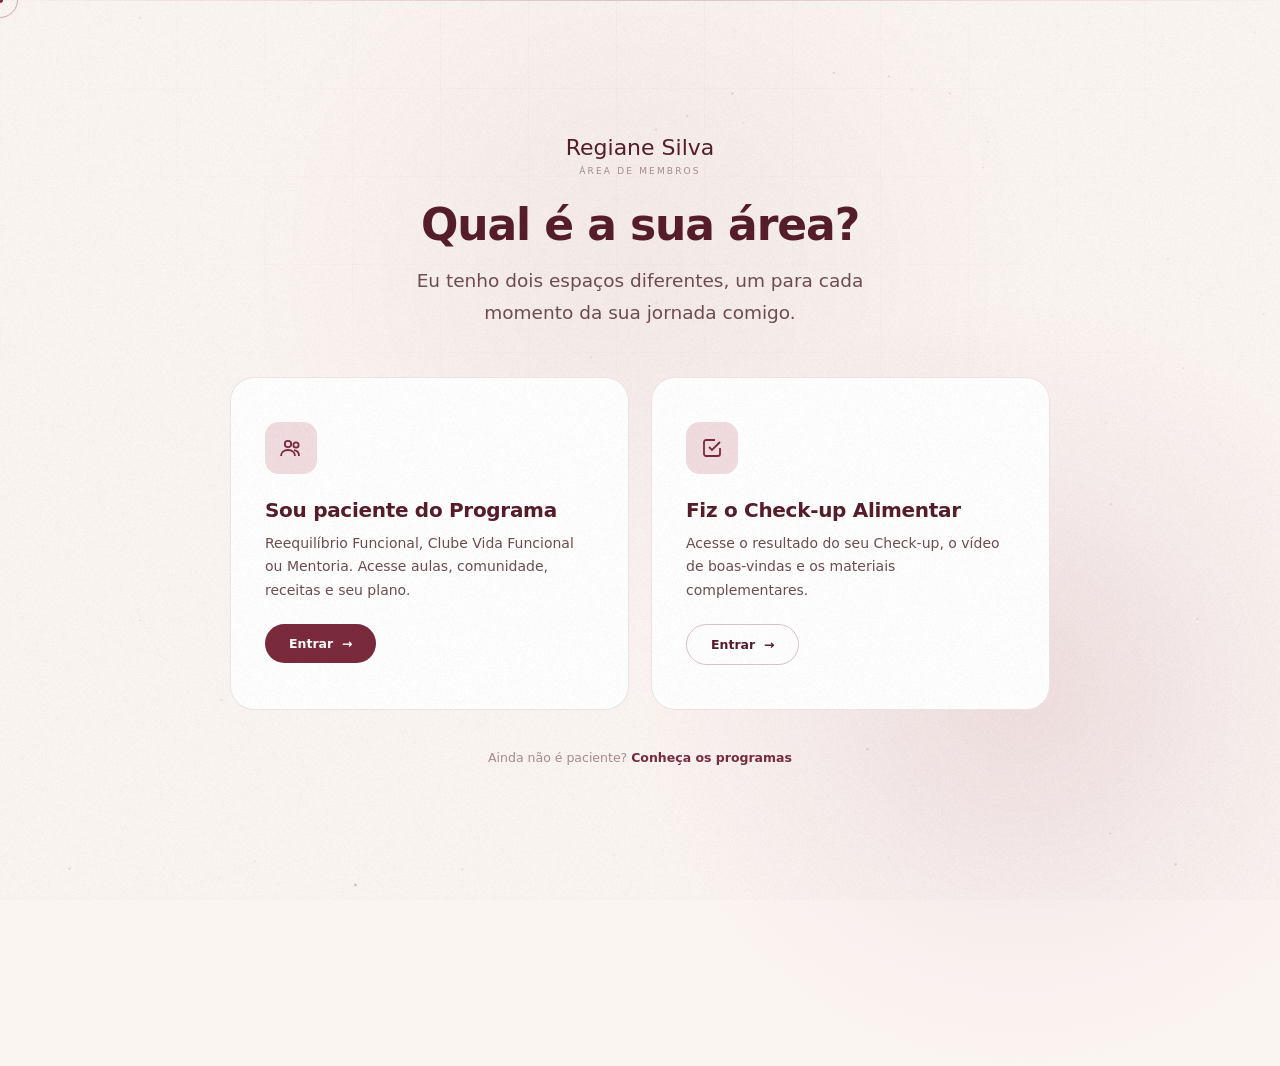
==== membros/index.html @ 2e2ae272 "Site institucional e area de membros" ====
<!DOCTYPE html>
<html lang="pt-BR">
<head>
<meta charset="UTF-8" />
<meta name="viewport" content="width=device-width, initial-scale=1.0" />
<title>Área de Membros | Regiane Silva</title>
<link rel="stylesheet" href="../assets/css/style.css" />
</head>
<body>

<canvas id="bg-canvas"></canvas>
<canvas id="grain-canvas"></canvas>
<div class="grid-bg"></div>
<div class="scan-line"></div>
<div class="c-dot" id="cdot"></div>
<div class="c-ring" id="cring"></div>

<div id="loader">
  <div class="loader-mark">Regiane Silva</div>
  <div class="loader-bar-wrap"><div class="loader-bar" id="loader-bar"></div></div>
</div>

<div class="auth-shell" style="align-items:center;">
  <div class="hero-glow" style="top:34%;"></div>
  <div style="position:relative;z-index:2;text-align:center;max-width:820px;width:100%;">
    <div class="auth-logo reveal in" style="margin-bottom:8px;">
      <div class="lg-name">Regiane Silva</div>
      <span class="lg-sub">Área de Membros</span>
    </div>
    <h1 class="h2 reveal in" style="margin:24px 0 14px;">Qual é a sua área?</h1>
    <p class="lead reveal in" style="max-width:480px;margin:0 auto 48px;">Eu tenho dois espaços diferentes, um para cada momento da sua jornada comigo.</p>

    <div class="portal-grid">
      <a href="programa/login.html" class="portal-card reveal in">
        <div class="portal-icon"><svg width="24" height="24" viewBox="0 0 24 24" fill="none" stroke="currentColor" stroke-width="1.8"><circle cx="9" cy="8" r="3.2"/><path d="M2 20c0-3.5 3-6 7-6s7 2.5 7 6"/><circle cx="17" cy="9" r="2.6"/><path d="M15 14.2c2.8.4 5 2.4 5 5.8"/></svg></div>
        <h3 class="h3">Sou paciente do Programa</h3>
        <p>Reequilíbrio Funcional, Clube Vida Funcional ou Mentoria. Acesse aulas, comunidade, receitas e seu plano.</p>
        <div class="btn btn-primary btn-sm">Entrar &nbsp;→</div>
      </a>
      <a href="checkup/login.html" class="portal-card reveal in d1">
        <div class="portal-icon"><svg width="24" height="24" viewBox="0 0 24 24" fill="none" stroke="currentColor" stroke-width="1.8"><path d="M9 11l3 3 8-8"/><path d="M20 12v6a2 2 0 01-2 2H6a2 2 0 01-2-2V6a2 2 0 012-2h9"/></svg></div>
        <h3 class="h3">Fiz o Check-up Alimentar</h3>
        <p>Acesse o resultado do seu Check-up, o vídeo de boas-vindas e os materiais complementares.</p>
        <div class="btn btn-outline btn-sm">Entrar &nbsp;→</div>
      </a>
    </div>

    <p class="auth-foot" style="margin-top:40px;">Ainda não é paciente? <a href="../index.html#produtos">Conheça os programas</a></p>
  </div>
</div>

<script src="../assets/js/main.js"></script>
</body>
</html>
---- assets/css/style.css ----
/* ============================================================
   REGIANE SILVA — Nutrição Funcional
   Design system: minimalista, fundo claro, paleta rosé→marsala
   ============================================================ */

*, *::before, *::after { margin:0; padding:0; box-sizing:border-box; }

:root{
  /* base — claro, quente */
  --bg:            #FBF5F2;
  --bg-soft:       #F6E9E6;
  --surface:       #FFFFFF;
  --surface-tint:  #FDF4F1;

  /* rosé → marsala */
  --marsala:       #7A2A3B;
  --marsala-deep:  #551D29;
  --marsala-ink:   #3B2024;
  --rose:          #C6899A;
  --rose-soft:     #E8C9CE;
  --rose-mist:     #F1DCDF;
  --gold:          #B08D5C;

  /* texto */
  --ink:           #3B2024;
  --ink-soft:      #6E4C51;
  --muted:         #A98A8D;
  --hairline:      rgba(122,42,59,.12);
  --hairline-soft: rgba(122,42,59,.07);

  --nav-h: 84px;
  --sans: 'Inter','Segoe UI',system-ui,-apple-system,sans-serif;
  --serif: var(--sans);
}

html{ scroll-behavior:smooth; scroll-padding-top:var(--nav-h); }
body{
  font-family:var(--sans);
  background:var(--bg);
  color:var(--ink);
  overflow-x:hidden;
  cursor:none;
}
a{ color:inherit; }
img{ max-width:100%; display:block; }

/* ── custom cursor ── */
.c-dot{ position:fixed; width:6px; height:6px; background:var(--marsala); border-radius:50%; pointer-events:none; z-index:9999; transform:translate(-50%,-50%); }
.c-ring{ position:fixed; width:36px; height:36px; border:1.5px solid rgba(122,42,59,.35); border-radius:50%; pointer-events:none; z-index:9998; transform:translate(-50%,-50%); transition:width .28s,height .28s,border-color .28s,background .28s; }
.c-ring.hov{ width:60px; height:60px; border-color:var(--marsala); background:rgba(122,42,59,.05); }
.c-ring.clk{ width:20px; height:20px; }
@media (hover:none), (pointer:coarse){ .c-dot,.c-ring{ display:none; } body{ cursor:auto; } }

/* ── grain overlay ── */
#grain-canvas{ position:fixed; inset:0; z-index:9997; pointer-events:none; opacity:.025; mix-blend-mode:multiply; }

/* ── petals bg canvas ── */
#bg-canvas{ position:fixed; inset:0; z-index:0; pointer-events:none; }

/* ── spotlight follow ── */
body::after{ content:''; position:fixed; inset:0; pointer-events:none; z-index:1;
  background:radial-gradient(720px circle at var(--smx,50%) var(--smy,30%), rgba(122,42,59,.05), transparent 55%); }

/* ── grid overlay ── */
.grid-bg{ position:fixed; inset:0; z-index:1; pointer-events:none;
  background-image:linear-gradient(rgba(122,42,59,.025) 1px,transparent 1px),linear-gradient(90deg,rgba(122,42,59,.025) 1px,transparent 1px);
  background-size:88px 88px;
  mask-image:radial-gradient(ellipse 100% 100% at 50% 0%,black 0%,transparent 72%); }

/* ── scan line ── */
@keyframes scan{ 0%{top:-2px} 100%{top:100%} }
.scan-line{ position:fixed; left:0; right:0; height:1px; z-index:2; pointer-events:none;
  background:linear-gradient(to right,transparent 0%,rgba(122,42,59,.10) 25%,rgba(122,42,59,.2) 50%,rgba(122,42,59,.1) 75%,transparent 100%);
  animation:scan 13s linear infinite; }

/* ── loader ── */
#loader{ position:fixed; inset:0; background:var(--bg); z-index:99999; display:flex; flex-direction:column; align-items:center; justify-content:center; gap:22px; transition:opacity .6s ease; }
#loader.out{ opacity:0; pointer-events:none; }
.loader-mark{ font-family:var(--serif); font-size:15px; font-weight:600; letter-spacing:.32em; text-transform:uppercase; color:var(--marsala); }
.loader-bar-wrap{ width:170px; height:1px; background:var(--hairline); border-radius:2px; overflow:hidden; }
.loader-bar{ height:100%; width:0%; background:var(--marsala); transition:width .05s linear; }

/* ── nav ── */
nav{ position:fixed; top:0; width:100%; height:var(--nav-h); z-index:100; display:flex; align-items:center; justify-content:center;
  backdrop-filter:blur(16px); -webkit-backdrop-filter:blur(16px);
  background:rgba(251,245,242,.82); border-bottom:1px solid var(--hairline-soft); transition:border-color .3s; }
.nav-inner{ width:100%; max-width:1180px; padding:0 48px; display:flex; justify-content:space-between; align-items:center; }
.nav-logo{ display:flex; flex-direction:column; text-decoration:none; line-height:1; }
.nav-logo .lg-name{ font-family:var(--serif); font-size:19px; font-weight:600; color:var(--marsala-deep); letter-spacing:.01em; }
.nav-logo .lg-sub{ font-size:9px; font-weight:600; letter-spacing:.22em; text-transform:uppercase; color:var(--muted); margin-top:4px; }
.nav-links{ display:flex; gap:30px; list-style:none; align-items:center; }
.nav-links a{ color:var(--ink-soft); text-decoration:none; font-size:12.5px; font-weight:600; letter-spacing:.03em; transition:color .25s; }
.nav-links a:hover{ color:var(--marsala); }
.nav-cta{ color:#fff !important; background:var(--marsala) !important; padding:10px 20px !important; border-radius:100px !important; font-weight:700 !important; letter-spacing:.02em !important; }
.nav-cta:hover{ background:var(--marsala-deep) !important; }
.nav-toggle{ display:none; flex-direction:column; gap:5px; background:none; border:none; cursor:none; padding:6px; }
.nav-toggle span{ width:22px; height:1.5px; background:var(--marsala-deep); display:block; }

/* ── layout ── */
section{ position:relative; z-index:2; }
.container{ max-width:1180px; margin:0 auto; padding:130px 48px; }
.container-sm{ max-width:740px; margin:0 auto; padding:130px 48px; }
.container-center{ max-width:900px; margin:0 auto; padding:130px 48px; text-align:center; }

.sec-divider{ display:flex; align-items:center; gap:14px; margin-bottom:56px; }
.sec-divider .num{ font-size:9px; font-weight:700; letter-spacing:.22em; color:rgba(122,42,59,.28); white-space:nowrap; }
.sec-divider .line{ flex:1; height:1px; background:linear-gradient(to right,var(--hairline),transparent); }

.sec-tag{ display:inline-flex; align-items:center; gap:10px; margin-bottom:22px;
  font-size:9.5px; font-weight:700; letter-spacing:.26em; text-transform:uppercase; color:var(--rose); }
.sec-tag::before{ content:''; width:26px; height:1px; background:var(--rose); }

/* ── typography ── */
.h1{ font-family:var(--sans); font-size:clamp(34px,5.4vw,64px); font-weight:700; line-height:1.05; letter-spacing:-.03em; color:var(--marsala-deep); }
.h2{ font-family:var(--sans); font-size:clamp(26px,3.6vw,44px); font-weight:700; line-height:1.14; letter-spacing:-.025em; color:var(--marsala-deep); }
.h3{ font-family:var(--sans); font-size:20px; font-weight:700; letter-spacing:-.015em; color:var(--marsala-deep); }
.lead{ font-size:clamp(15px,1.6vw,18.5px); font-weight:400; line-height:1.75; color:var(--ink-soft); }
.eyebrow{ font-size:9.5px; font-weight:700; letter-spacing:.27em; text-transform:uppercase; color:var(--rose); }

/* ── buttons ── */
.btn{ display:inline-flex; align-items:center; gap:10px; font-family:var(--sans); font-size:14px; font-weight:700; padding:18px 38px; border-radius:100px; text-decoration:none; border:none; position:relative; overflow:hidden; transition:transform .3s,box-shadow .3s; cursor:none; }
.btn::before{ content:''; position:absolute; inset:0; background:linear-gradient(90deg,transparent,rgba(255,255,255,.35),transparent); transform:translateX(-100%); transition:transform .55s; }
.btn:hover::before{ transform:translateX(100%); }
.btn-primary{ background:var(--marsala); color:#fff; }
.btn-primary:hover{ transform:translateY(-4px); box-shadow:0 16px 40px rgba(122,42,59,.28); }
.btn-outline{ background:transparent; color:var(--marsala-deep); border:1px solid rgba(122,42,59,.28); }
.btn-outline:hover{ border-color:var(--marsala); background:rgba(122,42,59,.05); transform:translateY(-3px); }
.btn-sm{ padding:12px 24px; font-size:12.5px; }

/* ── keyframes ── */
@keyframes spin-slow{ to{ transform:rotate(360deg); } }
@keyframes spin-reverse{ to{ transform:rotate(-360deg); } }
@keyframes draw-path{ to{ stroke-dashoffset:0; } }
@keyframes pulse-node{ 0%,100%{ transform:scale(1); opacity:1; } 50%{ transform:scale(1.3); opacity:.7; } }
@keyframes dash-flow{ to{ stroke-dashoffset:-20; } }
@keyframes bounce-y{ 0%,100%{ transform:translateX(-50%) translateY(0); } 50%{ transform:translateX(-50%) translateY(8px); } }
@keyframes glow-pulse{ 0%,100%{ opacity:.7; transform:translate(-50%,-58%) scale(1); } 50%{ opacity:1; transform:translate(-50%,-58%) scale(1.08); } }
@keyframes breathe{ 0%,100%{ transform:scale(1); } 50%{ transform:scale(1.04); } }

/* ── reveal ── */
.reveal{ opacity:0; transform:translateY(30px); filter:blur(6px); transition:opacity .9s ease,transform .9s ease,filter .9s ease; }
.reveal.in{ opacity:1; transform:none; filter:none; }
.slide-l{ opacity:0; transform:translateX(-34px); transition:opacity .85s ease,transform .85s ease; }
.slide-l.in{ opacity:1; transform:none; }
.slide-r{ opacity:0; transform:translateX(34px); transition:opacity .85s ease,transform .85s ease; }
.slide-r.in{ opacity:1; transform:none; }
.d1{ transition-delay:.10s } .d2{ transition-delay:.20s } .d3{ transition-delay:.30s }
.d4{ transition-delay:.40s } .d5{ transition-delay:.50s } .d6{ transition-delay:.60s }

/* ── ripple ── */
.ripple-fx{ position:fixed; border-radius:50%; pointer-events:none; z-index:9996; }

/* ============================================================
   HERO
   ============================================================ */
.hero{ min-height:100vh; display:flex; flex-direction:column; align-items:center; justify-content:center; text-align:center; padding:var(--nav-h) 48px 80px; position:relative; overflow:hidden; }

.hero-rings{ position:absolute; inset:0; pointer-events:none; opacity:.14; }
.orbit{ fill:none; stroke:var(--rose); stroke-width:.6; transform-origin:center; }
.orbit-1{ stroke-dasharray:3 12; animation:spin-slow 110s linear infinite; }
.orbit-2{ stroke-dasharray:8 22; animation:spin-reverse 75s linear infinite; }
.orbit-3{ animation:spin-slow 160s linear infinite; }

.hero-glow{ position:absolute; width:760px; height:760px; border-radius:50%; top:46%; left:50%; pointer-events:none;
  background:radial-gradient(circle, rgba(198,137,154,.22) 0%, rgba(232,201,206,.14) 45%, transparent 72%);
  animation:glow-pulse 7s ease-in-out infinite; }

.hero-eyebrow{ font-size:9.5px; font-weight:700; letter-spacing:.3em; text-transform:uppercase; color:var(--rose); margin-bottom:30px;
  display:flex; align-items:center; justify-content:center; gap:14px; }
.hero-eyebrow::before,.hero-eyebrow::after{ content:''; width:40px; height:1px; background:rgba(122,42,59,.25); }

.hero .h1{ max-width:900px; margin:0 auto 28px; }
.hero .h1 em{ font-style:normal; display:block; color:var(--marsala);
  background:linear-gradient(135deg,#7A2A3B 30%,#C6899A 100%);
  -webkit-background-clip:text; background-clip:text; -webkit-text-fill-color:transparent; }
.hero .lead{ max-width:600px; margin:0 auto 46px; }

.hero-actions{ display:flex; gap:16px; flex-wrap:wrap; justify-content:center; }

.scroll-hint{ position:absolute; bottom:38px; left:50%; transform:translateX(-50%); display:flex; flex-direction:column; align-items:center; gap:8px; opacity:.45; animation:bounce-y 2.8s ease infinite; }
.scroll-hint span{ font-size:9px; font-weight:700; letter-spacing:.24em; text-transform:uppercase; color:var(--marsala); }

/* ============================================================
   PILLS / TRIED GRID
   ============================================================ */
.tried-grid{ display:grid; grid-template-columns:repeat(2,1fr); gap:12px; margin:40px 0; }
.tried-pill{ position:relative; padding:18px 22px; border:1px solid var(--hairline); border-radius:12px;
  background:var(--surface); font-size:15px; font-weight:500; color:var(--ink-soft);
  display:flex; align-items:center; gap:10px; transition:all .3s; overflow:hidden; }
.tried-pill::before{ content:''; width:5px; height:5px; border-radius:50%; background:var(--rose); flex-shrink:0; position:relative; z-index:1; }
.tried-pill .strike{ position:absolute; left:6%; right:6%; top:50%; height:2px; background:linear-gradient(90deg,transparent,var(--marsala) 15%,var(--marsala) 85%,transparent); transform:scaleX(0); transform-origin:left; transition:transform .7s cubic-bezier(.4,0,.2,1) .45s; }
.tried-pill.in .strike{ transform:scaleX(1); }
.tried-pill:hover{ border-color:rgba(122,42,59,.25); background:var(--surface-tint); transform:translateX(4px); }

/* ============================================================
   IDENTIFICAÇÃO (com qual problema você convive)
   ============================================================ */
.id-grid{ display:grid; grid-template-columns:repeat(3,1fr); gap:12px; margin:44px 0 32px; }
.id-pill{ padding:16px 20px; border:1px solid var(--hairline); border-radius:12px;
  background:var(--surface); font-size:14.5px; font-weight:600; color:var(--ink-soft);
  display:flex; align-items:center; gap:10px; transition:all .3s; }
.id-pill .chk{ width:18px; height:18px; border-radius:50%; background:var(--rose-mist); color:var(--marsala); flex-shrink:0; display:flex; align-items:center; justify-content:center; }
.id-pill .chk svg{ width:10px; height:10px; }
.id-pill:hover{ border-color:rgba(122,42,59,.25); background:var(--surface-tint); transform:translateY(-3px); box-shadow:0 10px 26px rgba(122,42,59,.08); }

/* ============================================================
   TIMELINE (mecanismo único simplificado)
   ============================================================ */
@keyframes energy-flow{ 0%{ background-position:0 -200%; } 100%{ background-position:0 200%; } }
@keyframes node-glow{ 0%,100%{ box-shadow:0 0 0 0 rgba(122,42,59,.45); } 50%{ box-shadow:0 0 0 10px rgba(122,42,59,0); } }
.timeline{ position:relative; margin:64px auto; max-width:660px; padding-left:0; }
.timeline::before{ content:''; position:absolute; top:6px; bottom:6px; left:50%; width:3px; transform:translateX(-50%); border-radius:4px;
  background:linear-gradient(var(--hairline),var(--hairline)); }
.timeline::after{ content:''; position:absolute; top:6px; bottom:6px; left:50%; width:3px; transform:translateX(-50%); border-radius:4px;
  background:repeating-linear-gradient(180deg,transparent 0,transparent 30%,var(--rose) 45%,var(--marsala) 55%,transparent 70%,transparent 100%);
  background-size:100% 220px; animation:energy-flow 3.5s linear infinite; opacity:.85; }
.timeline-step{ position:relative; display:grid; grid-template-columns:1fr 60px 1fr; align-items:center; column-gap:0; margin-bottom:36px; z-index:1; }
.timeline-step:last-child{ margin-bottom:0; }
.timeline-card{ max-width:220px; padding:16px 22px; border-radius:18px; background:var(--surface); border:1px solid var(--hairline);
  font-family:var(--sans); font-weight:700; font-size:14.5px; line-height:1.35; color:var(--marsala-deep); transition:all .35s; white-space:normal; }
.timeline-step:nth-child(odd) .timeline-card{ grid-column:1; justify-self:end; text-align:right; }
.timeline-step:nth-child(even) .timeline-card{ grid-column:3; justify-self:start; text-align:left; }
.timeline-step:hover .timeline-card{ border-color:rgba(122,42,59,.3); box-shadow:0 16px 36px rgba(122,42,59,.14); transform:translateY(-3px) scale(1.03); }
.timeline-step .tn{ grid-column:2; justify-self:center; width:30px; height:30px; border-radius:50%; background:var(--marsala); color:#fff; font-size:13px; font-weight:800; display:flex; align-items:center; justify-content:center; flex-shrink:0;
  position:relative; z-index:2; animation:node-glow 2.6s ease-in-out infinite; }
.timeline-step:nth-child(2) .tn{ animation-delay:.4s; } .timeline-step:nth-child(3) .tn{ animation-delay:.8s; }
.timeline-step:nth-child(4) .tn{ animation-delay:1.2s; } .timeline-step:nth-child(5) .tn{ animation-delay:1.6s; } .timeline-step:nth-child(6) .tn{ animation-delay:2s; }

/* ============================================================
   QUOTES (quem chega até mim)
   ============================================================ */
.quotes-grid{ display:grid; grid-template-columns:repeat(2,1fr); gap:14px; margin-top:44px; }
.quote-pill{ padding:22px 26px; border-radius:16px; background:var(--surface); border:1px solid var(--hairline); font-size:15.5px; font-weight:500; color:var(--ink-soft); font-style:italic; transition:all .3s; position:relative; }
.quote-pill::before{ content:'“'; position:absolute; top:6px; left:16px; font-size:34px; font-style:normal; color:var(--rose-soft); font-family:Georgia,serif; line-height:1; }
.quote-pill{ padding-left:44px; }
.quote-pill:hover{ border-color:rgba(122,42,59,.22); background:var(--surface-tint); transform:translateY(-3px); }

/* ============================================================
   DEPOIMENTOS — carrossel do Google
   ============================================================ */
.testi-carousel{ position:relative; max-width:720px; margin:48px auto 0; min-height:260px; }
.testi-slide{ position:absolute; inset:0; padding:38px 40px; border-radius:22px; background:var(--surface); border:1px solid var(--hairline);
  display:flex; flex-direction:column; align-items:center; text-align:center; box-shadow:0 20px 50px rgba(122,42,59,.08);
  opacity:0; transform:translateY(14px) scale(.98); transition:opacity .6s ease, transform .6s ease; pointer-events:none; }
.testi-slide.active{ opacity:1; transform:translateY(0) scale(1); pointer-events:auto; position:relative; }
.testi-google{ display:flex; align-items:center; gap:8px; font-size:11px; font-weight:700; letter-spacing:.12em; text-transform:uppercase; color:var(--muted); margin-bottom:16px; }
.testi-stars{ color:var(--rose); font-size:16px; letter-spacing:3px; margin-bottom:16px; }
.testi-text{ font-size:16px; line-height:1.75; color:var(--ink-soft); font-style:italic; max-width:560px; }
.testi-name{ margin-top:22px; font-size:14px; font-weight:700; color:var(--marsala-deep); }
.testi-src{ font-size:11.5px; color:var(--muted); margin-top:2px; }
.testi-dots{ display:flex; gap:8px; justify-content:center; margin-top:24px; }
.testi-dot{ width:7px; height:7px; border-radius:50%; background:var(--rose-soft); border:none; padding:0; transition:all .3s; cursor:none; }
.testi-dot.active{ background:var(--marsala); width:22px; border-radius:4px; }

/* ============================================================
   JOURNEY / MECHANISM SVG
   ============================================================ */
.journey-wrapper{ width:100%; margin:56px 0 20px; }
.journey-illustration{ width:100%; height:auto; display:block; overflow:visible; }
.path-animated{ stroke-dasharray:2000; stroke-dashoffset:2000; animation:draw-path 3s ease forwards .4s; }
.journey-group{ transition:transform .3s cubic-bezier(.175,.885,.32,1.275); transform-box:fill-box; transform-origin:center; }
.journey-group:hover{ transform:scale(1.16); }
.node-text{ font-family:var(--sans); font-size:12.5px; font-weight:700; fill:var(--ink-soft); pointer-events:none; }

/* ============================================================
   GLASS / SOFT CARDS
   ============================================================ */
.glass-card{ position:relative; padding:40px 32px; border-radius:22px;
  background:var(--surface); border:1px solid var(--hairline);
  overflow:hidden; transition:border-color .4s,box-shadow .4s,transform .12s ease; box-shadow:0 2px 24px rgba(122,42,59,.04); }
.glass-card::before{ content:''; position:absolute; inset:0; border-radius:inherit;
  background:radial-gradient(circle at var(--bx,50%) var(--by,50%), rgba(198,137,154,.16) 0%, transparent 65%);
  opacity:0; transition:opacity .4s; }
.glass-card:hover{ border-color:rgba(122,42,59,.22); box-shadow:0 18px 46px rgba(122,42,59,.1); }
.glass-card:hover::before{ opacity:1; }

.card-num{ font-size:9px; font-weight:700; letter-spacing:.2em; color:var(--rose); margin-bottom:20px; display:block; text-transform:uppercase; }
.card-title{ font-family:var(--serif); font-size:19px; font-weight:600; letter-spacing:-.01em; margin-bottom:10px; color:var(--marsala-deep); }
.card-text{ font-size:14.5px; line-height:1.72; color:var(--ink-soft); }

.identify-grid{ display:grid; grid-template-columns:repeat(3,1fr); gap:16px; margin-top:44px; }

/* ============================================================
   PAIN LIST
   ============================================================ */
.pain-list{ list-style:none; margin-top:48px; display:flex; flex-direction:column; gap:12px; }
.pain-item-outer{ position:relative; overflow:hidden; border-radius:14px; padding:1.5px; }
.pain-item-outer::before{ content:''; position:absolute; top:-100%; left:-100%; width:300%; height:300%;
  background:conic-gradient(transparent, transparent 60%, rgba(122,42,59,.5) 100%);
  animation:spin-slow 4s linear infinite; pointer-events:none; }
.pain-item-inner{ display:flex; align-items:flex-start; gap:14px; padding:20px 24px;
  background:var(--surface); border-radius:13px; border:1px solid var(--hairline-soft);
  font-size:15.5px; font-weight:500; color:var(--ink-soft); line-height:1.5; position:relative; z-index:1; }
.pain-box{ width:16px; height:16px; flex-shrink:0; margin-top:3px; border:1.5px solid var(--rose); border-radius:5px; }

/* ============================================================
   BEFORE / AFTER
   ============================================================ */
.ba-grid{ display:grid; grid-template-columns:1fr 1fr; gap:20px; margin-top:48px; }
.ba-col{ padding:36px 30px; border-radius:20px; border:1px solid var(--hairline); }
.ba-col.before{ background:var(--surface); }
.ba-col.after{ background:linear-gradient(160deg,var(--marsala) 0%,var(--marsala-deep) 100%); }
.ba-col h4{ font-size:10px; font-weight:700; letter-spacing:.2em; text-transform:uppercase; margin-bottom:22px; }
.ba-col.before h4{ color:var(--rose); }
.ba-col.after h4{ color:rgba(255,255,255,.7); }
.ba-item{ font-size:14.5px; line-height:1.6; padding:12px 0; border-bottom:1px solid var(--hairline-soft); }
.ba-col.after .ba-item{ border-bottom-color:rgba(255,255,255,.12); color:#fff; }
.ba-col.before .ba-item{ color:var(--ink-soft); }
.ba-item:last-child{ border-bottom:none; }

/* ============================================================
   PRODUCT LADDER (ESTEIRA)
   ============================================================ */
.ladder-track{ display:flex; gap:20px; margin-top:52px; overflow-x:auto; padding-bottom:24px; scroll-snap-type:x proximity; }
.ladder-track::-webkit-scrollbar{ height:5px; }
.ladder-track::-webkit-scrollbar-thumb{ background:var(--rose-soft); border-radius:4px; }
.ladder-card{ scroll-snap-align:start; flex:0 0 300px; padding:34px 28px; border-radius:22px;
  background:var(--surface); border:1px solid var(--hairline); position:relative; overflow:hidden;
  transition:border-color .35s,box-shadow .35s,transform .3s; display:flex; flex-direction:column; }
.ladder-card:hover{ transform:translateY(-8px); border-color:rgba(122,42,59,.25); box-shadow:0 20px 50px rgba(122,42,59,.12); }
.ladder-step{ width:34px; height:34px; border-radius:50%; background:var(--rose-mist); color:var(--marsala-deep);
  display:flex; align-items:center; justify-content:center; font-family:var(--serif); font-weight:600; font-size:14px; margin-bottom:22px; }
.ladder-card.featured .ladder-step{ background:var(--marsala); color:#fff; }
.ladder-card.featured{ background:linear-gradient(165deg,var(--marsala) 0%,var(--marsala-deep) 100%); border-color:transparent; }
.ladder-card.featured .h3, .ladder-card.featured .ladder-goal{ color:#fff; }
.ladder-card.featured .ladder-desc{ color:rgba(255,255,255,.78); }
.ladder-card.featured .ladder-tag{ color:rgba(255,255,255,.55); }
.ladder-tag{ font-size:9px; font-weight:700; letter-spacing:.18em; text-transform:uppercase; color:var(--rose); margin-bottom:8px; }
.ladder-goal{ font-size:13px; color:var(--ink-soft); line-height:1.5; margin:12px 0 16px; }
.ladder-desc{ font-size:14px; line-height:1.7; color:var(--ink-soft); flex:1; }
.ladder-promise{ font-size:13px; font-style:normal; font-weight:600; color:var(--marsala); margin-top:16px; line-height:1.55; font-family:var(--sans); }

/* ============================================================
   METHOD / MECHANISM STEPS
   ============================================================ */
.method-grid{ display:grid; grid-template-columns:repeat(3,1fr); gap:18px; margin-top:56px; }
.method-card{ position:relative; padding:44px 34px; background:var(--surface); border:1px solid var(--hairline); border-radius:22px; overflow:hidden; transition:border-color .4s,box-shadow .4s,transform .12s ease; display:flex; flex-direction:column; }
.method-card::before{ content:''; position:absolute; inset:0;
  background:radial-gradient(circle at var(--bx,50%) var(--by,50%), rgba(198,137,154,.18) 0%, transparent 65%);
  opacity:0; transition:opacity .4s; }
.method-card:hover{ border-color:rgba(122,42,59,.22); box-shadow:0 18px 46px rgba(122,42,59,.1); }
.method-card:hover::before{ opacity:1; }

.method-visual{ width:100%; height:90px; margin-bottom:26px; display:flex; align-items:center; justify-content:flex-start; overflow:visible; }
.radar-line{ transform-origin:50px 50px; animation:spin-slow 3s linear infinite; }
.loop-circle{ transform-origin:center; animation:pulse-node 3s infinite ease-in-out; }

.method-card .etapa{ font-size:9px; font-weight:700; letter-spacing:.18em; text-transform:uppercase; color:var(--rose); margin-bottom:12px; }
.method-card p{ font-size:14.5px; color:var(--ink-soft); line-height:1.72; margin-top:10px; }

/* ============================================================
   BELIEFS SPLIT
   ============================================================ */
.beliefs-split{ display:grid; grid-template-columns:1fr 1fr; gap:22px; margin-top:48px; }
.belief-col{ position:relative; padding:38px 32px; border-radius:20px; border:1px solid var(--hairline); background:var(--surface); overflow:hidden; transition:border-color .4s,box-shadow .4s,transform .12s ease; }
.belief-col::before{ content:''; position:absolute; inset:0; border-radius:inherit;
  background:radial-gradient(circle at var(--bx,50%) var(--by,50%), rgba(198,137,154,.16) 0%, transparent 65%);
  opacity:0; transition:opacity .4s; }
.belief-col:hover{ border-color:rgba(122,42,59,.22); box-shadow:0 18px 42px rgba(122,42,59,.1); }
.belief-col:hover::before{ opacity:1; }
.belief-col h4{ font-size:10px; font-weight:700; letter-spacing:.2em; text-transform:uppercase; margin-bottom:24px; color:var(--rose); position:relative; }
.belief-list{ list-style:none; display:flex; flex-direction:column; gap:16px; position:relative; }
.belief-list li{ font-size:14.5px; color:var(--ink-soft); line-height:1.5; padding-left:34px; position:relative;
  opacity:0; transform:translateX(-10px); transition:opacity .5s ease,transform .5s ease; }
.belief-col.in .belief-list li{ opacity:1; transform:none; }
.belief-list li:nth-child(1){ transition-delay:.05s } .belief-list li:nth-child(2){ transition-delay:.15s }
.belief-list li:nth-child(3){ transition-delay:.25s } .belief-list li:nth-child(4){ transition-delay:.35s }
.belief-list li:nth-child(5){ transition-delay:.45s } .belief-list li:nth-child(6){ transition-delay:.55s }
.belief-list .badge{ position:absolute; left:0; top:0; width:20px; height:20px; border-radius:50%; display:flex; align-items:center; justify-content:center; }
.belief-list.yes .badge{ background:var(--rose-mist); color:var(--marsala); }
.belief-list.no .badge{ background:var(--bg-soft); color:var(--muted); }
.belief-list .badge svg{ width:11px; height:11px; stroke-dasharray:40; stroke-dashoffset:40; transition:stroke-dashoffset .5s ease .3s; }
.belief-col.in .belief-list .badge svg{ stroke-dashoffset:0; }

/* ============================================================
   ABOUT
   ============================================================ */
.about-wrap{ display:grid; grid-template-columns:1fr 1.2fr; gap:76px; align-items:center; }
.photo-frame{ position:relative; perspective:1200px; }
.photo-frame-glow{ position:absolute; width:120%; height:120%; top:-10%; left:-10%; border-radius:50%; pointer-events:none; z-index:0;
  background:radial-gradient(circle, rgba(198,137,154,.35) 0%, rgba(232,201,206,.16) 45%, transparent 70%);
  animation:glow-pulse 6s ease-in-out infinite; }
.photo-border{ position:relative; padding:2px; border-radius:26px; overflow:hidden; width:100%; max-width:400px; aspect-ratio:4/5; z-index:1;
  transition:transform .25s ease-out; transform-style:preserve-3d; box-shadow:0 30px 70px rgba(122,42,59,.16); }
.photo-border::before{ content:''; position:absolute; top:-50%; left:-50%; width:200%; height:200%;
  background:conic-gradient(transparent,transparent 68%,rgba(122,42,59,.85) 78%,transparent 80%);
  animation:spin-slow 5s linear infinite; }
.photo-border::after{ content:''; position:absolute; inset:2px; background:var(--bg); border-radius:24px; z-index:1; }
.photo-placeholder{ position:relative; z-index:2; width:100%; height:100%; border-radius:24px; display:flex; align-items:center; justify-content:center;
  background:linear-gradient(160deg,var(--rose-mist) 0%,var(--rose-soft) 55%,var(--rose) 100%); }
.photo-placeholder span{ font-family:var(--serif); font-size:15px; color:var(--marsala-deep); letter-spacing:.06em; opacity:.75; text-align:center; padding:0 30px; }
.photo-border img{ position:relative; z-index:2; width:100%; height:100%; object-fit:cover; border-radius:24px; display:block; transition:transform 4s cubic-bezier(.2,0,.2,1); }
.photo-frame:hover .photo-border img{ transform:scale(1.08); }
.photo-coord{ position:absolute; bottom:-24px; right:0; font-size:9px; font-weight:700; letter-spacing:.18em; text-transform:uppercase; color:var(--muted); }

/* ============================================================
   PILLARS
   ============================================================ */
.pillars-grid{ display:grid; grid-template-columns:repeat(5,1fr); gap:14px; margin-top:48px; }
.pillar-chip{ padding:20px 18px; text-align:center; border-radius:16px; border:1px solid var(--hairline); background:var(--surface); font-size:13px; font-weight:600; color:var(--ink-soft); transition:all .3s; }
.pillar-chip:hover{ border-color:rgba(122,42,59,.24); background:var(--surface-tint); transform:translateY(-4px); }
.pillar-chip .pn{ display:block; font-family:var(--serif); font-size:18px; color:var(--rose); margin-bottom:8px; }

/* ============================================================
   FINAL CTA
   ============================================================ */
.cta-wrap{ max-width:900px; margin:0 auto; }
.cta-outer{ position:relative; border-radius:34px; padding:2px; overflow:hidden; background:var(--rose-mist); }
.cta-outer::before{ content:''; position:absolute; top:-100%; left:-100%; width:300%; height:300%;
  background:conic-gradient(transparent 0%,transparent 88%,rgba(122,42,59,.9) 90%,transparent 92%);
  animation:spin-slow 9s linear infinite; }
.cta-inner{ position:relative; z-index:2; background-color:var(--marsala-deep);
  background-image:radial-gradient(circle at 50% -10%,rgba(255,255,255,.1) 0%,transparent 55%), linear-gradient(165deg,var(--marsala) 0%,var(--marsala-deep) 100%);
  border-radius:32px; padding:100px 52px; text-align:center; }
.cta-inner .eyebrow{ color:rgba(255,255,255,.75); }
.cta-inner .h2{ color:#fff; }
.cta-inner .lead{ color:rgba(255,255,255,.8); }
.cta-steps{ display:flex; gap:10px; justify-content:center; flex-wrap:wrap; margin:40px 0 48px; }
.cta-step{ padding:11px 18px; background:rgba(255,255,255,.09); border:1px solid rgba(255,255,255,.16); border-radius:100px;
  font-size:13px; font-weight:500; color:#fff; display:flex; align-items:center; gap:8px; transition:all .3s; }
.cta-step:hover{ background:rgba(255,255,255,.16); transform:translateY(-3px); }
.cta-step-n{ width:20px; height:20px; border-radius:50%; background:rgba(255,255,255,.18); font-size:10px; font-weight:700; color:#fff; display:flex; align-items:center; justify-content:center; flex-shrink:0; }
.cta-inner .btn-primary{ background:#fff; color:var(--marsala-deep); }
.cta-inner .btn-primary:hover{ box-shadow:0 16px 40px rgba(0,0,0,.2); }

/* ============================================================
   LOCALIZAÇÃO / ATENDIMENTO PRESENCIAL
   ============================================================ */
.local-grid{ display:grid; grid-template-columns:1fr 1fr; gap:44px; align-items:center; margin-top:44px; }
.map-frame-wrap{ position:relative; border-radius:22px; padding:2px; overflow:hidden; }
.map-frame-wrap::before{ content:''; position:absolute; inset:0; border-radius:inherit; padding:2px;
  background:linear-gradient(160deg,var(--rose) 0%,var(--marsala) 100%); -webkit-mask:linear-gradient(#fff 0 0) content-box,linear-gradient(#fff 0 0); -webkit-mask-composite:xor; mask-composite:exclude; }
.map-frame{ width:100%; height:380px; border:0; border-radius:20px; display:block; filter:saturate(.55) sepia(.12); }
.local-address{ font-size:15.5px; color:var(--ink-soft); line-height:1.8; margin:18px 0 28px; }
.local-address strong{ color:var(--marsala-deep); }
.local-actions{ display:flex; gap:14px; flex-wrap:wrap; }

/* ── footer ── */
footer{ background:var(--bg); border-top:1px solid var(--hairline-soft); padding:56px 48px 40px; position:relative; z-index:2; }
.footer-inner{ max-width:1180px; margin:0 auto; display:flex; justify-content:space-between; align-items:flex-end; flex-wrap:wrap; gap:24px; }
.footer-brand .lg-name{ font-family:var(--serif); font-size:18px; color:var(--marsala-deep); }
.footer-brand p{ font-size:12px; color:var(--muted); margin-top:8px; max-width:280px; line-height:1.6; }
.footer-links{ display:flex; gap:28px; flex-wrap:wrap; }
.footer-links a{ font-size:12.5px; color:var(--ink-soft); text-decoration:none; transition:color .3s; }
.footer-links a:hover{ color:var(--marsala); }
.footer-bottom{ max-width:1180px; margin:36px auto 0; padding-top:24px; border-top:1px solid var(--hairline-soft); font-size:11.5px; color:var(--muted); text-align:center; }

/* ============================================================
   MEMBER AREA
   ============================================================ */
.auth-shell{ min-height:100vh; display:flex; align-items:center; justify-content:center; padding:40px 24px; position:relative; }
.auth-card{ width:100%; max-width:420px; background:var(--surface); border:1px solid var(--hairline); border-radius:26px; padding:52px 40px; position:relative; z-index:2; box-shadow:0 30px 70px rgba(122,42,59,.12); }
.auth-logo{ text-align:center; margin-bottom:8px; }
.auth-logo .lg-name{ font-family:var(--serif); font-size:22px; color:var(--marsala-deep); }
.auth-logo .lg-sub{ font-size:9px; letter-spacing:.24em; text-transform:uppercase; color:var(--muted); display:block; margin-top:6px; }
.auth-title{ font-family:var(--serif); font-size:26px; color:var(--marsala-deep); text-align:center; margin:28px 0 8px; }
.auth-sub{ font-size:13.5px; color:var(--ink-soft); text-align:center; margin-bottom:34px; }
.field{ margin-bottom:18px; }
.field label{ display:block; font-size:11px; font-weight:700; letter-spacing:.08em; text-transform:uppercase; color:var(--ink-soft); margin-bottom:8px; }
.field input{ width:100%; padding:14px 16px; border-radius:12px; border:1px solid var(--hairline); background:var(--surface-tint); font-size:14.5px; color:var(--ink); font-family:var(--sans); transition:border-color .25s,box-shadow .25s; cursor:auto; }
.field input:focus{ outline:none; border-color:var(--rose); box-shadow:0 0 0 4px rgba(198,137,154,.16); }
.auth-submit{ width:100%; justify-content:center; margin-top:8px; }
.auth-foot{ text-align:center; margin-top:22px; font-size:12.5px; color:var(--muted); }
.auth-foot a{ color:var(--marsala); font-weight:600; text-decoration:none; }
.auth-demo{ margin-top:22px; padding:14px 16px; border-radius:12px; background:var(--rose-mist); font-size:12px; color:var(--marsala-deep); line-height:1.6; text-align:center; }
.auth-error{ background:#F7DEE0; color:#7A2A3B; font-size:12.5px; padding:12px 14px; border-radius:10px; margin-bottom:18px; display:none; }
.auth-error.show{ display:block; }

/* ── member dashboard shell ── */
.mem-shell{ display:flex; min-height:100vh; }
.mem-side{ width:264px; flex-shrink:0; background:var(--surface); border-right:1px solid var(--hairline-soft); padding:32px 24px; position:sticky; top:0; height:100vh; display:flex; flex-direction:column; z-index:20; }
.mem-side .lg-name{ font-family:var(--serif); font-size:18px; color:var(--marsala-deep); }
.mem-side .lg-sub{ font-size:9px; letter-spacing:.2em; text-transform:uppercase; color:var(--muted); margin-top:4px; display:block; }
.mem-nav{ list-style:none; margin-top:40px; display:flex; flex-direction:column; gap:4px; flex:1; }
.mem-nav a{ display:flex; align-items:center; gap:12px; padding:12px 14px; border-radius:12px; text-decoration:none; color:var(--ink-soft); font-size:14px; font-weight:600; transition:all .25s; }
.mem-nav a .ico{ width:18px; height:18px; flex-shrink:0; }
.mem-nav a:hover{ background:var(--surface-tint); color:var(--marsala); }
.mem-nav a.active{ background:var(--marsala); color:#fff; }
.mem-user{ padding-top:20px; border-top:1px solid var(--hairline-soft); display:flex; align-items:center; gap:12px; }
.mem-avatar{ width:38px; height:38px; border-radius:50%; background:linear-gradient(160deg,var(--rose) 0%,var(--marsala) 100%); flex-shrink:0; }
.mem-user-name{ font-size:13px; font-weight:700; color:var(--ink); }
.mem-user-role{ font-size:11px; color:var(--muted); }
.mem-logout{ margin-left:auto; font-size:11px; color:var(--muted); text-decoration:none; cursor:none; }
.mem-logout:hover{ color:var(--marsala); }

.mem-main{ flex:1; padding:52px 56px; max-width:1200px; }
.mem-hello{ font-family:var(--serif); font-size:32px; color:var(--marsala-deep); margin-bottom:6px; }
.mem-sub{ font-size:14.5px; color:var(--ink-soft); margin-bottom:44px; }

.mem-stats{ display:grid; grid-template-columns:repeat(4,1fr); gap:16px; margin-bottom:48px; }
.mem-stat{ padding:26px 24px; border-radius:18px; background:var(--surface); border:1px solid var(--hairline); }
.mem-stat .num{ font-family:var(--serif); font-size:28px; color:var(--marsala-deep); }
.mem-stat .lbl{ font-size:12px; color:var(--muted); margin-top:6px; }

.mem-grid{ display:grid; grid-template-columns:2fr 1fr; gap:22px; }
.mem-panel{ background:var(--surface); border:1px solid var(--hairline); border-radius:20px; padding:32px; }
.mem-panel h3{ font-family:var(--serif); font-size:19px; color:var(--marsala-deep); margin-bottom:20px; }

.mem-list-item{ display:flex; align-items:center; gap:16px; padding:16px 0; border-bottom:1px solid var(--hairline-soft); }
.mem-list-item:last-child{ border-bottom:none; }
.mli-icon{ width:44px; height:44px; border-radius:12px; background:var(--rose-mist); display:flex; align-items:center; justify-content:center; flex-shrink:0; color:var(--marsala); }
.mli-title{ font-size:14px; font-weight:700; color:var(--ink); }
.mli-sub{ font-size:12.5px; color:var(--muted); margin-top:2px; }
.mli-tag{ margin-left:auto; font-size:10px; font-weight:700; letter-spacing:.08em; text-transform:uppercase; color:var(--marsala); background:var(--rose-mist); padding:5px 10px; border-radius:100px; }

.mem-community{ display:grid; grid-template-columns:repeat(3,1fr); gap:16px; }
.comm-card{ padding:22px; border-radius:16px; background:var(--surface); border:1px solid var(--hairline); transition:all .3s; }
.comm-card:hover{ border-color:rgba(122,42,59,.22); transform:translateY(-4px); box-shadow:0 14px 34px rgba(122,42,59,.1); }
.comm-avatars{ display:flex; margin-bottom:14px; }
.comm-avatars span{ width:28px; height:28px; border-radius:50%; background:linear-gradient(160deg,var(--rose) 0%,var(--marsala) 100%); border:2px solid var(--surface); margin-left:-8px; }
.comm-avatars span:first-child{ margin-left:0; }

/* ── FEED DA COMUNIDADE (protótipo, sem persistência) ── */
.feed-post{ background:var(--surface); border:1px solid var(--hairline); border-radius:18px; padding:24px; margin-bottom:16px; }
.feed-head{ display:flex; align-items:center; gap:12px; margin-bottom:12px; }
.feed-name{ font-size:13.5px; font-weight:700; color:var(--ink); }
.feed-time{ font-size:11px; color:var(--muted); }
.feed-text{ font-size:14px; color:var(--ink-soft); line-height:1.6; margin-bottom:14px; }
.feed-photo{ width:100%; max-width:260px; aspect-ratio:4/3; border-radius:12px; background:linear-gradient(150deg,var(--rose-mist) 0%,var(--rose-soft) 100%); margin-bottom:14px; }
.feed-comments{ border-top:1px solid var(--hairline-soft); padding-top:12px; margin-top:4px; }
.feed-comment{ display:flex; gap:10px; margin-bottom:10px; font-size:13px; }
.feed-comment .fc-avatar{ width:26px; height:26px; border-radius:50%; background:linear-gradient(160deg,var(--rose) 0%,var(--marsala) 100%); flex-shrink:0; }
.feed-comment .fc-name{ font-weight:700; color:var(--ink); margin-right:6px; }
.feed-comment .fc-text{ color:var(--ink-soft); }
.feed-input-row{ display:flex; gap:10px; margin-top:12px; }
.feed-input-row input{ flex:1; padding:10px 16px; border-radius:100px; border:1px solid var(--hairline); background:var(--surface-tint); font-size:13px; font-family:var(--sans); cursor:auto; }
.feed-input-row input:focus{ outline:none; border-color:var(--rose); }
.feed-input-row button{ background:var(--marsala); color:#fff; border:none; border-radius:100px; padding:0 18px; font-size:12.5px; font-weight:700; cursor:none; }

.mem-progress-bar{ width:100%; height:6px; border-radius:4px; background:var(--rose-mist); overflow:hidden; margin-top:10px; }
.mem-progress-fill{ height:100%; background:linear-gradient(90deg,var(--rose),var(--marsala)); border-radius:4px; }

/* ── VIDEO / AULAS LIBRARY ── */
.video-toolbar{ display:flex; gap:10px; flex-wrap:wrap; margin-bottom:28px; }
.video-filter{ padding:9px 18px; border-radius:100px; border:1px solid var(--hairline); background:var(--surface); font-size:12.5px; font-weight:700; color:var(--ink-soft); transition:all .25s; cursor:none; }
.video-filter.active,.video-filter:hover{ background:var(--marsala); color:#fff; border-color:var(--marsala); }
.video-grid{ display:grid; grid-template-columns:repeat(3,1fr); gap:20px; }
.video-card{ border-radius:18px; overflow:hidden; background:var(--surface); border:1px solid var(--hairline); transition:all .3s; }
.video-card:hover{ border-color:rgba(122,42,59,.24); transform:translateY(-6px); box-shadow:0 20px 44px rgba(122,42,59,.12); }
.video-thumb{ position:relative; aspect-ratio:16/9; background:linear-gradient(150deg,var(--rose-mist) 0%,var(--rose-soft) 55%,var(--rose) 100%); display:flex; align-items:center; justify-content:center; }
.video-play{ width:52px; height:52px; border-radius:50%; background:rgba(255,255,255,.9); display:flex; align-items:center; justify-content:center; color:var(--marsala); box-shadow:0 8px 24px rgba(122,42,59,.25); transition:transform .3s; }
.video-card:hover .video-play{ transform:scale(1.1); }
.video-duration{ position:absolute; bottom:10px; right:10px; background:rgba(59,32,36,.72); color:#fff; font-size:10.5px; font-weight:700; padding:3px 8px; border-radius:6px; }
.video-body{ padding:18px 20px; }
.video-cat{ font-size:9px; font-weight:700; letter-spacing:.16em; text-transform:uppercase; color:var(--rose); margin-bottom:8px; }
.video-title{ font-size:14.5px; font-weight:700; color:var(--ink); line-height:1.4; }
.video-new{ position:absolute; top:10px; left:10px; background:var(--marsala); color:#fff; font-size:9px; font-weight:700; letter-spacing:.08em; text-transform:uppercase; padding:4px 9px; border-radius:100px; }

.upload-hint{ margin-top:26px; padding:18px 20px; border-radius:14px; border:1.5px dashed rgba(122,42,59,.28); background:var(--surface-tint); font-size:12.5px; color:var(--ink-soft); text-align:center; line-height:1.6; }

/* ── MEMBER PORTAL CHOOSER ── */
.portal-grid{ display:grid; grid-template-columns:1fr 1fr; gap:22px; max-width:820px; margin:0 auto; }
.portal-card{ padding:44px 34px; border-radius:24px; background:var(--surface); border:1px solid var(--hairline); text-align:left; text-decoration:none; display:block; transition:all .3s; }
.portal-card:hover{ border-color:rgba(122,42,59,.26); transform:translateY(-8px); box-shadow:0 22px 50px rgba(122,42,59,.14); }
.portal-icon{ width:52px; height:52px; border-radius:14px; background:var(--rose-mist); color:var(--marsala); display:flex; align-items:center; justify-content:center; margin-bottom:24px; }
.portal-card h3{ margin-bottom:10px; }
.portal-card p{ font-size:14px; color:var(--ink-soft); line-height:1.65; }
.portal-card .btn-sm{ margin-top:22px; }

@media(max-width:1080px){
  .mem-stats{ grid-template-columns:repeat(2,1fr); }
  .mem-grid{ grid-template-columns:1fr; }
  .mem-community{ grid-template-columns:1fr; }
}
@media(max-width:900px){
  .mem-side{ display:none; }
  .mem-main{ padding:40px 24px; }
}

/* ============================================================
   MOBILE
   ============================================================ */
@media(max-width:980px){
  nav .nav-inner{ padding:0 24px; }
  .nav-links{ position:fixed; top:var(--nav-h); left:0; right:0; background:var(--bg); flex-direction:column; align-items:flex-start; gap:0; padding:12px 24px 28px; border-bottom:1px solid var(--hairline-soft); transform:translateY(-12px); opacity:0; pointer-events:none; transition:all .3s; }
  .nav-links.open{ transform:translateY(0); opacity:1; pointer-events:auto; }
  .nav-links li{ width:100%; padding:12px 0; border-bottom:1px solid var(--hairline-soft); }
  .nav-toggle{ display:flex; }
  .container,.container-sm,.container-center{ padding:90px 24px; }
  .identify-grid,.method-grid,.ba-grid,.beliefs-split{ grid-template-columns:1fr; }
  .pillars-grid{ grid-template-columns:repeat(2,1fr); }
  .video-grid{ grid-template-columns:1fr; }
  .portal-grid{ grid-template-columns:1fr; }
  .id-grid,.quotes-grid,.testi-grid{ grid-template-columns:1fr; }
  .local-grid{ grid-template-columns:1fr; }
  .timeline::before,.timeline::after{ left:20px; }
  .timeline-step{ grid-template-columns:40px 1fr; }
  .timeline-step .timeline-card,.timeline-step:nth-child(odd) .timeline-card,.timeline-step:nth-child(even) .timeline-card{ grid-column:2; justify-self:start; text-align:left; max-width:none; }
  .timeline-step .tn{ grid-column:1; justify-self:center; }
  .tried-grid{ grid-template-columns:1fr; }
  .about-wrap{ grid-template-columns:1fr; gap:48px; }
  .cta-inner{ padding:68px 28px; }
  .cta-steps{ flex-direction:column; align-items:center; }
  .cta-step{ width:100%; justify-content:center; }
  .hero{ padding:var(--nav-h) 24px 64px; }
  .footer-inner{ flex-direction:column; align-items:flex-start; }
}
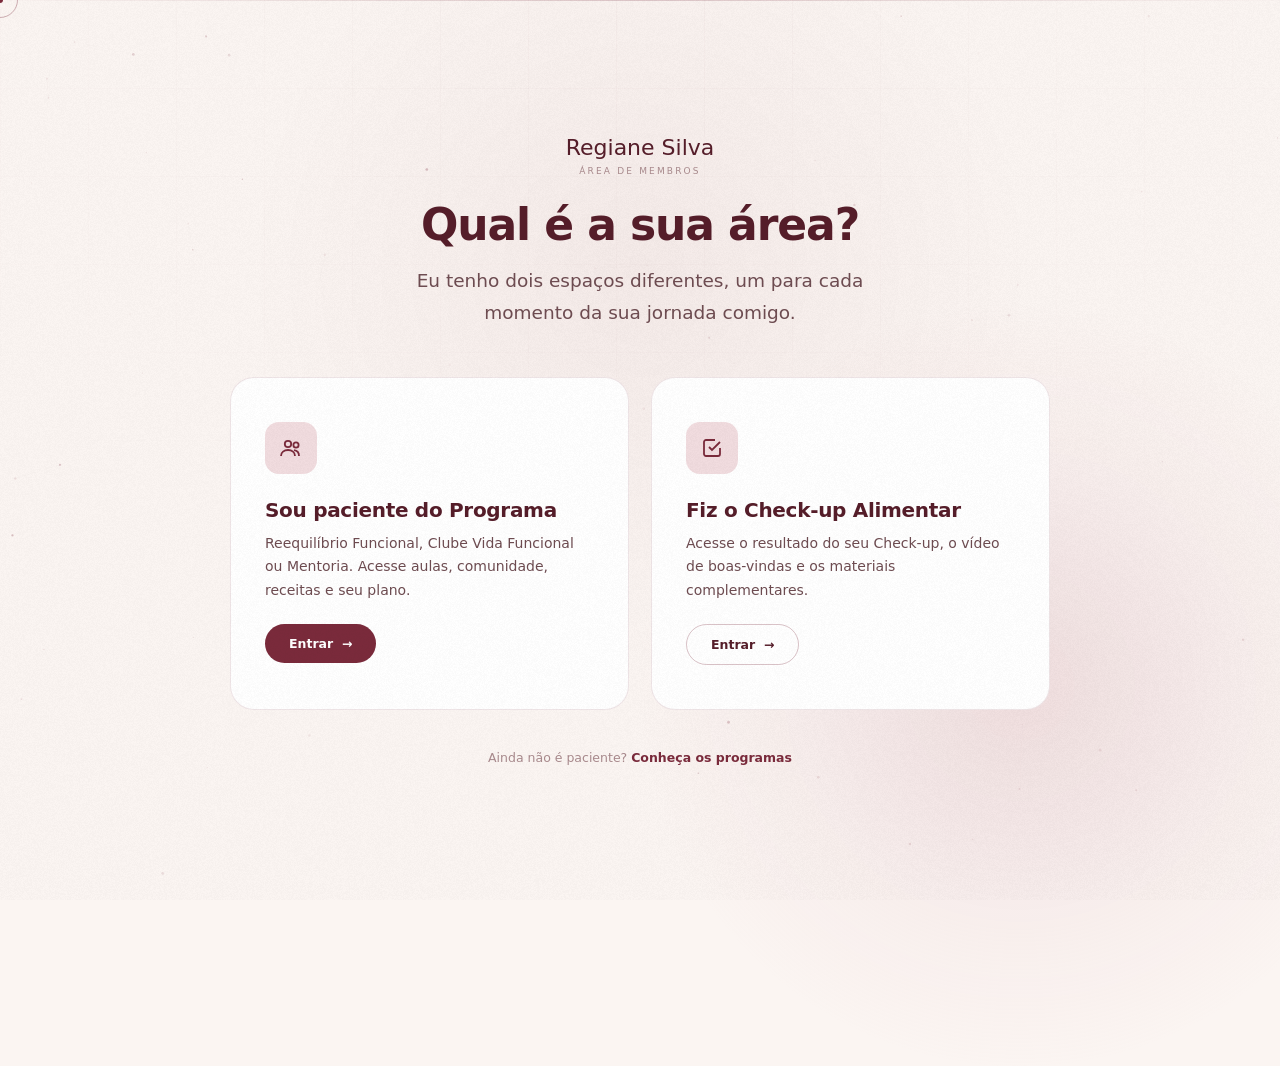
==== commit 2223881b: "Adiciona favicon (requisito do Google pra aparecer na Pesquisa) Segue a documentacao oficial (favico" ====
--- a/membros/index.html
+++ b/membros/index.html
@@ -4,6 +4,7 @@
 <meta charset="UTF-8" />
 <meta name="viewport" content="width=device-width, initial-scale=1.0" />
 <title>Área de Membros | Regiane Silva</title>
+<link rel="icon" type="image/svg+xml" href="../assets/img/favicon.svg" />
 <link rel="stylesheet" href="../assets/css/style.css" />
 </head>
 <body>
--- a/assets/css/style.css
+++ b/assets/css/style.css
@@ -465,6 +465,15 @@
 .auth-demo{ margin-top:22px; padding:14px 16px; border-radius:12px; background:var(--rose-mist); font-size:12px; color:var(--marsala-deep); line-height:1.6; text-align:center; }
 .auth-error{ background:#F7DEE0; color:#7A2A3B; font-size:12.5px; padding:12px 14px; border-radius:10px; margin-bottom:18px; display:none; }
 .auth-error.show{ display:block; }
+
+.google-btn{ width:100%; display:flex; align-items:center; justify-content:center; gap:12px; padding:14px 18px; border-radius:100px;
+  border:1px solid var(--hairline); background:var(--surface); color:var(--ink); font-family:var(--sans); font-size:14.5px; font-weight:700;
+  cursor:none; transition:all .25s; }
+.google-btn:hover{ border-color:rgba(122,42,59,.3); box-shadow:0 10px 26px rgba(122,42,59,.1); transform:translateY(-2px); }
+.google-btn svg{ width:19px; height:19px; flex-shrink:0; }
+.auth-divider{ display:flex; align-items:center; gap:14px; margin:26px 0; }
+.auth-divider .line{ flex:1; height:1px; background:var(--hairline); }
+.auth-divider span{ font-size:10.5px; font-weight:700; letter-spacing:.1em; text-transform:uppercase; color:var(--muted); }
 
 /* ── member dashboard shell ── */
 .mem-shell{ display:flex; min-height:100vh; }
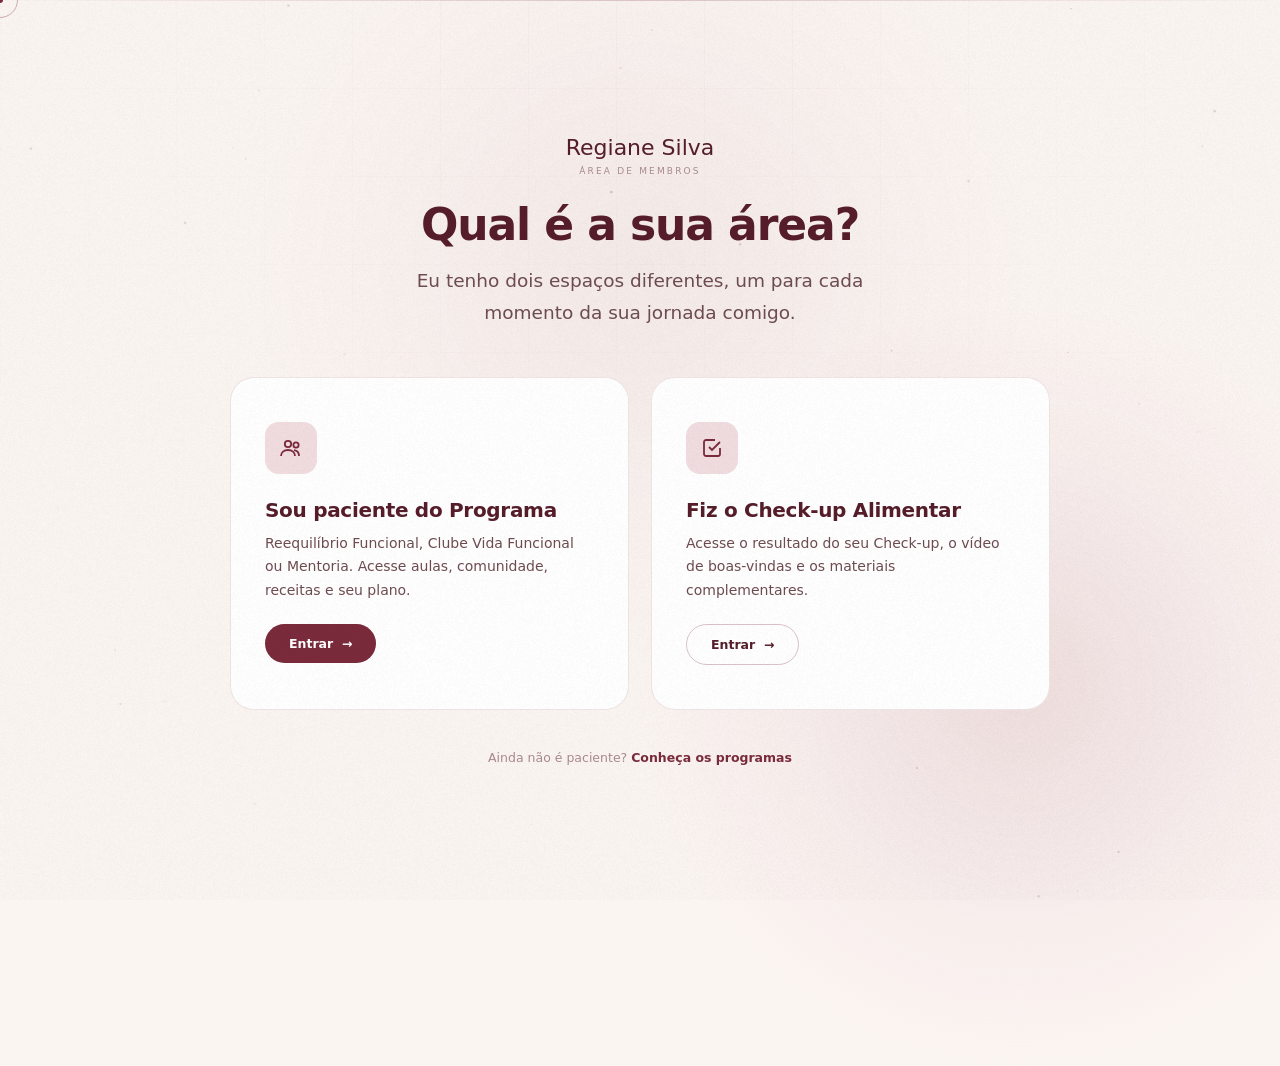
==== commit 2c125fc9: "Instala Pixel da Meta nas páginas públicas" ====
--- a/membros/index.html
+++ b/membros/index.html
@@ -1,6 +1,20 @@
 <!DOCTYPE html>
 <html lang="pt-BR">
 <head>
+<!-- Meta Pixel Code -->
+<script>
+!function(f,b,e,v,n,t,s)
+{if(f.fbq)return;n=f.fbq=function(){n.callMethod?
+n.callMethod.apply(n,arguments):n.queue.push(arguments)};
+if(!f._fbq)f._fbq=n;n.push=n;n.loaded=!0;n.version='2.0';
+n.queue=[];t=b.createElement(e);t.async=!0;
+t.src=v;s=b.getElementsByTagName(e)[0];
+s.parentNode.insertBefore(t,s)}(window, document,'script',
+'https://connect.facebook.net/en_US/fbevents.js');
+fbq('init', '1036591349377296');
+fbq('track', 'PageView');
+</script>
+<!-- End Meta Pixel Code -->
 <meta charset="UTF-8" />
 <meta name="viewport" content="width=device-width, initial-scale=1.0" />
 <title>Área de Membros | Regiane Silva</title>
@@ -8,6 +22,9 @@
 <link rel="stylesheet" href="../assets/css/style.css" />
 </head>
 <body>
+<noscript><img height="1" width="1" style="display:none"
+src="https://www.facebook.com/tr?id=1036591349377296&ev=PageView&noscript=1"
+alt="" /></noscript>
 
 <canvas id="bg-canvas"></canvas>
 <canvas id="grain-canvas"></canvas>
--- a/assets/css/style.css
+++ b/assets/css/style.css
@@ -556,6 +556,24 @@
 .video-new{ position:absolute; top:10px; left:10px; background:var(--marsala); color:#fff; font-size:9px; font-weight:700; letter-spacing:.08em; text-transform:uppercase; padding:4px 9px; border-radius:100px; }
 
 .upload-hint{ margin-top:26px; padding:18px 20px; border-radius:14px; border:1.5px dashed rgba(122,42,59,.28); background:var(--surface-tint); font-size:12.5px; color:var(--ink-soft); text-align:center; line-height:1.6; }
+
+/* ── VIDEO MODAL (player embutido na plataforma) ── */
+.video-modal-overlay{ position:fixed; inset:0; background:rgba(59,32,36,.86); z-index:9998; display:flex; align-items:center; justify-content:center; padding:24px; }
+.video-modal-box{ position:relative; width:100%; max-width:900px; }
+.video-modal-frame{ position:relative; width:100%; aspect-ratio:16/9; border-radius:16px; overflow:hidden; background:#000; box-shadow:0 30px 80px rgba(0,0,0,.5); }
+.video-modal-frame iframe{ position:absolute; inset:0; width:100%; height:100%; border:0; }
+.video-modal-close{ position:absolute; top:-42px; right:0; width:34px; height:34px; border-radius:50%; background:rgba(255,255,255,.15); color:#fff; border:none; font-size:15px; cursor:pointer; display:flex; align-items:center; justify-content:center; transition:background .2s; }
+.video-modal-close:hover{ background:rgba(255,255,255,.3); }
+.video-modal-title{ color:#fff; font-size:13.5px; font-weight:600; margin-top:14px; text-align:center; }
+
+/* ── YT SHIELD (bloqueia cliques que levariam pro YouTube — vídeos são conteúdo pago) ── */
+.yt-shield{ position:absolute; z-index:5; display:none; background:transparent; cursor:pointer; }
+.video-modal-frame.yt-embed .yt-shield{ display:block; }
+.yt-shield-top{ top:0; left:0; right:0; height:15%; }
+.yt-shield-corner{ bottom:0; right:0; width:22%; height:15%; }
+.yt-shield-bottomleft{ bottom:0; left:0; width:22%; height:15%; }
+.video-toast{ position:fixed; left:50%; bottom:38px; transform:translateX(-50%) translateY(20px); background:rgba(35,20,22,.94); color:#fff; padding:12px 22px; border-radius:30px; font-size:13.5px; font-weight:600; box-shadow:0 12px 30px rgba(0,0,0,.35); z-index:9999; opacity:0; pointer-events:none; transition:opacity .25s, transform .25s; text-align:center; max-width:86vw; }
+.video-toast.show{ opacity:1; transform:translateX(-50%) translateY(0); }
 
 /* ── MEMBER PORTAL CHOOSER ── */
 .portal-grid{ display:grid; grid-template-columns:1fr 1fr; gap:22px; max-width:820px; margin:0 auto; }
@@ -604,3 +622,19 @@
   .hero{ padding:var(--nav-h) 24px 64px; }
   .footer-inner{ flex-direction:column; align-items:flex-start; }
 }
+
+/* ── botão flutuante do WhatsApp ── */
+.whatsapp-float{
+  position:fixed; right:22px; bottom:22px; z-index:9990;
+  width:58px; height:58px; border-radius:50%;
+  background:#25D366; color:#fff;
+  display:flex; align-items:center; justify-content:center;
+  box-shadow:0 8px 24px rgba(37,211,102,.4);
+  cursor:none; transition:transform .25s ease, box-shadow .25s ease;
+}
+.whatsapp-float:hover{ transform:translateY(-3px) scale(1.05); box-shadow:0 12px 30px rgba(37,211,102,.5); }
+.whatsapp-float svg{ width:30px; height:30px; }
+@media (max-width:640px){
+  .whatsapp-float{ right:16px; bottom:16px; width:52px; height:52px; }
+  .whatsapp-float svg{ width:26px; height:26px; }
+}
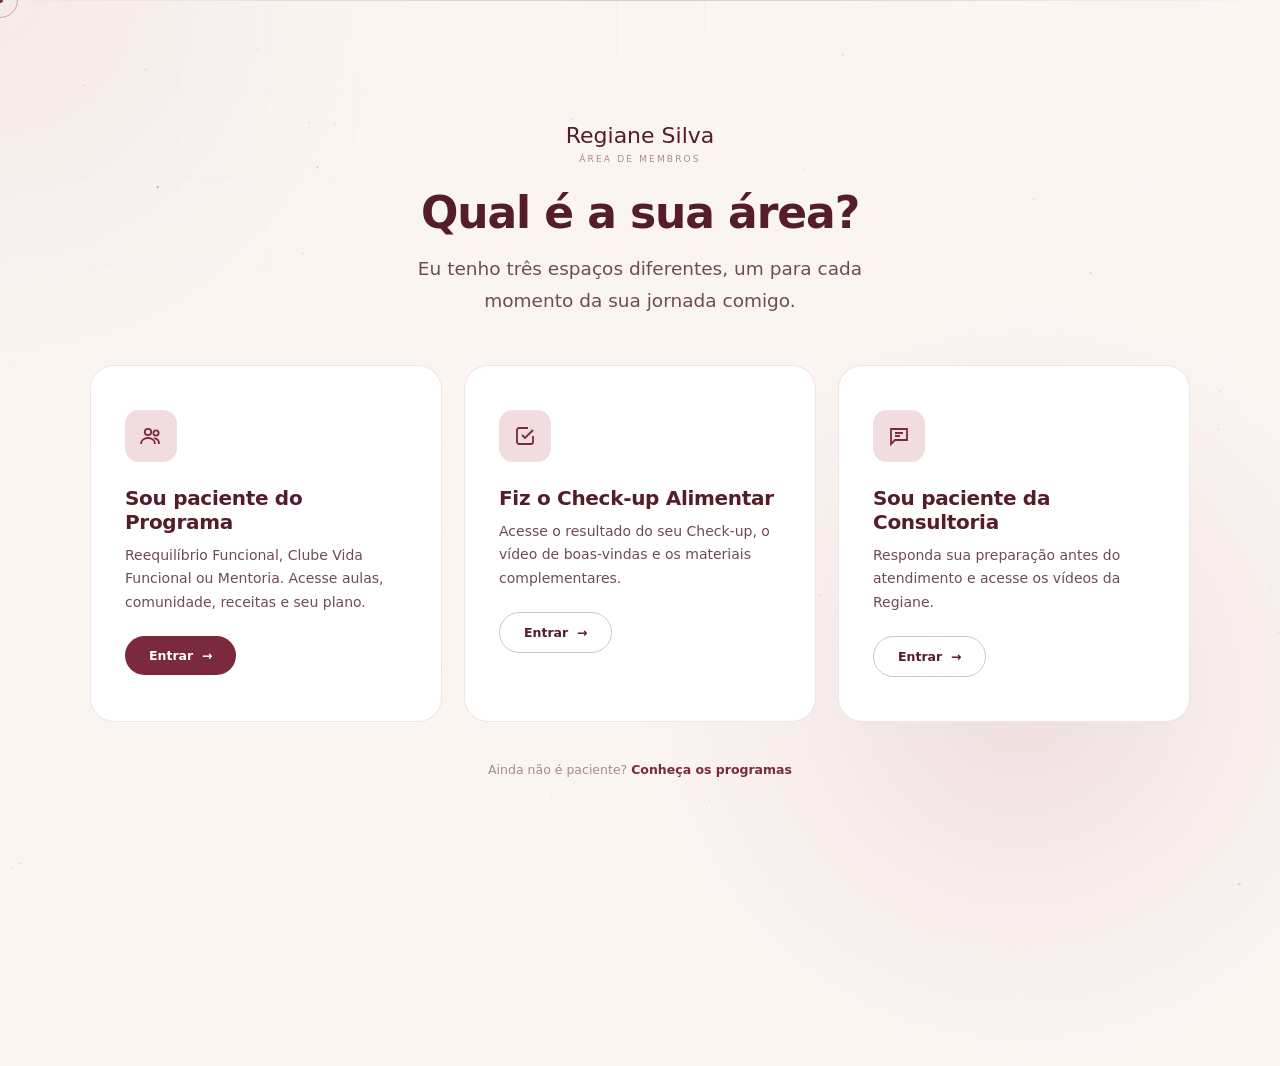
==== commit 10fb3d30: "Adiciona área de consultoria e acesso por código" ====
--- a/membros/index.html
+++ b/membros/index.html
@@ -40,13 +40,13 @@
 
 <div class="auth-shell" style="align-items:center;">
   <div class="hero-glow" style="top:34%;"></div>
-  <div style="position:relative;z-index:2;text-align:center;max-width:820px;width:100%;">
+  <div style="position:relative;z-index:2;text-align:center;max-width:1100px;width:100%;">
     <div class="auth-logo reveal in" style="margin-bottom:8px;">
       <div class="lg-name">Regiane Silva</div>
       <span class="lg-sub">Área de Membros</span>
     </div>
     <h1 class="h2 reveal in" style="margin:24px 0 14px;">Qual é a sua área?</h1>
-    <p class="lead reveal in" style="max-width:480px;margin:0 auto 48px;">Eu tenho dois espaços diferentes, um para cada momento da sua jornada comigo.</p>
+    <p class="lead reveal in" style="max-width:520px;margin:0 auto 48px;">Eu tenho três espaços diferentes, um para cada momento da sua jornada comigo.</p>
 
     <div class="portal-grid">
       <a href="programa/login.html" class="portal-card reveal in">
@@ -61,6 +61,12 @@
         <p>Acesse o resultado do seu Check-up, o vídeo de boas-vindas e os materiais complementares.</p>
         <div class="btn btn-outline btn-sm">Entrar &nbsp;→</div>
       </a>
+      <a href="consultoria/login.html" class="portal-card reveal in d2">
+        <div class="portal-icon"><svg width="24" height="24" viewBox="0 0 24 24" fill="none" stroke="currentColor" stroke-width="1.8"><path d="M4 5h16v11H8l-4 4z"/><path d="M8 9h8M8 12h5"/></svg></div>
+        <h3 class="h3">Sou paciente da Consultoria</h3>
+        <p>Responda sua preparação antes do atendimento e acesse os vídeos da Regiane.</p>
+        <div class="btn btn-outline btn-sm">Entrar &nbsp;→</div>
+      </a>
     </div>
 
     <p class="auth-foot" style="margin-top:40px;">Ainda não é paciente? <a href="../index.html#produtos">Conheça os programas</a></p>
--- a/assets/css/style.css
+++ b/assets/css/style.css
@@ -576,7 +576,7 @@
 .video-toast.show{ opacity:1; transform:translateX(-50%) translateY(0); }
 
 /* ── MEMBER PORTAL CHOOSER ── */
-.portal-grid{ display:grid; grid-template-columns:1fr 1fr; gap:22px; max-width:820px; margin:0 auto; }
+.portal-grid{ display:grid; grid-template-columns:repeat(3,1fr); gap:22px; max-width:1100px; margin:0 auto; }
 .portal-card{ padding:44px 34px; border-radius:24px; background:var(--surface); border:1px solid var(--hairline); text-align:left; text-decoration:none; display:block; transition:all .3s; }
 .portal-card:hover{ border-color:rgba(122,42,59,.26); transform:translateY(-8px); box-shadow:0 22px 50px rgba(122,42,59,.14); }
 .portal-icon{ width:52px; height:52px; border-radius:14px; background:var(--rose-mist); color:var(--marsala); display:flex; align-items:center; justify-content:center; margin-bottom:24px; }
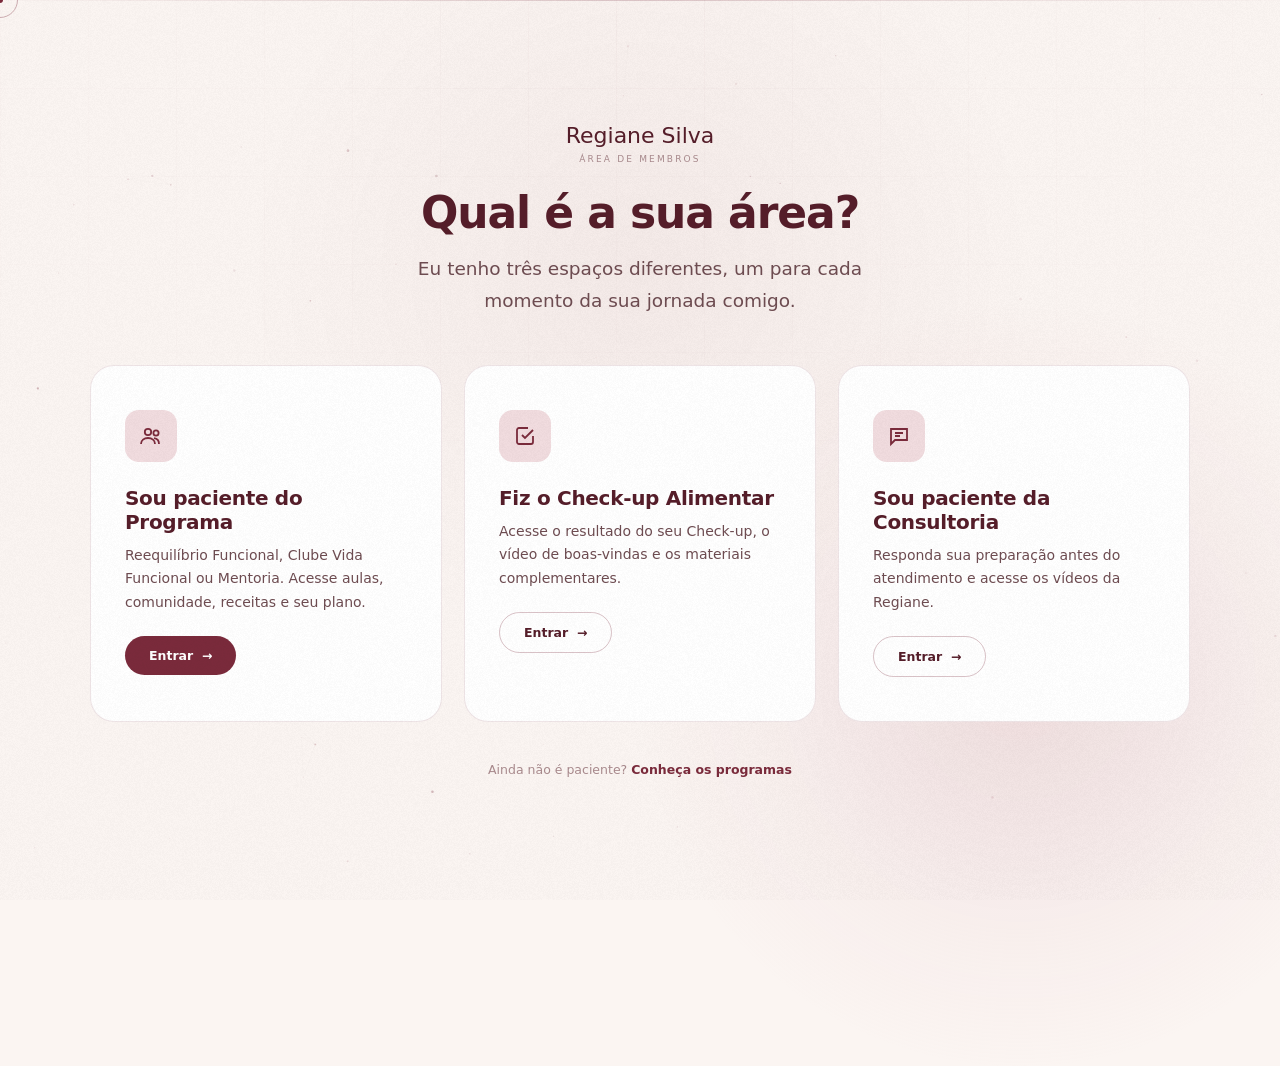
==== commit 9c788800: "Instala Google Analytics em todo o site" ====
--- a/membros/index.html
+++ b/membros/index.html
@@ -1,6 +1,14 @@
 <!DOCTYPE html>
 <html lang="pt-BR">
 <head>
+  <!-- Google tag (gtag.js) -->
+  <script async src="https://www.googletagmanager.com/gtag/js?id=G-J4VXE3Y306"></script>
+  <script>
+    window.dataLayer = window.dataLayer || [];
+    function gtag(){dataLayer.push(arguments);}
+    gtag('js', new Date());
+    gtag('config', 'G-J4VXE3Y306');
+  </script>
 <!-- Meta Pixel Code -->
 <script>
 !function(f,b,e,v,n,t,s)
